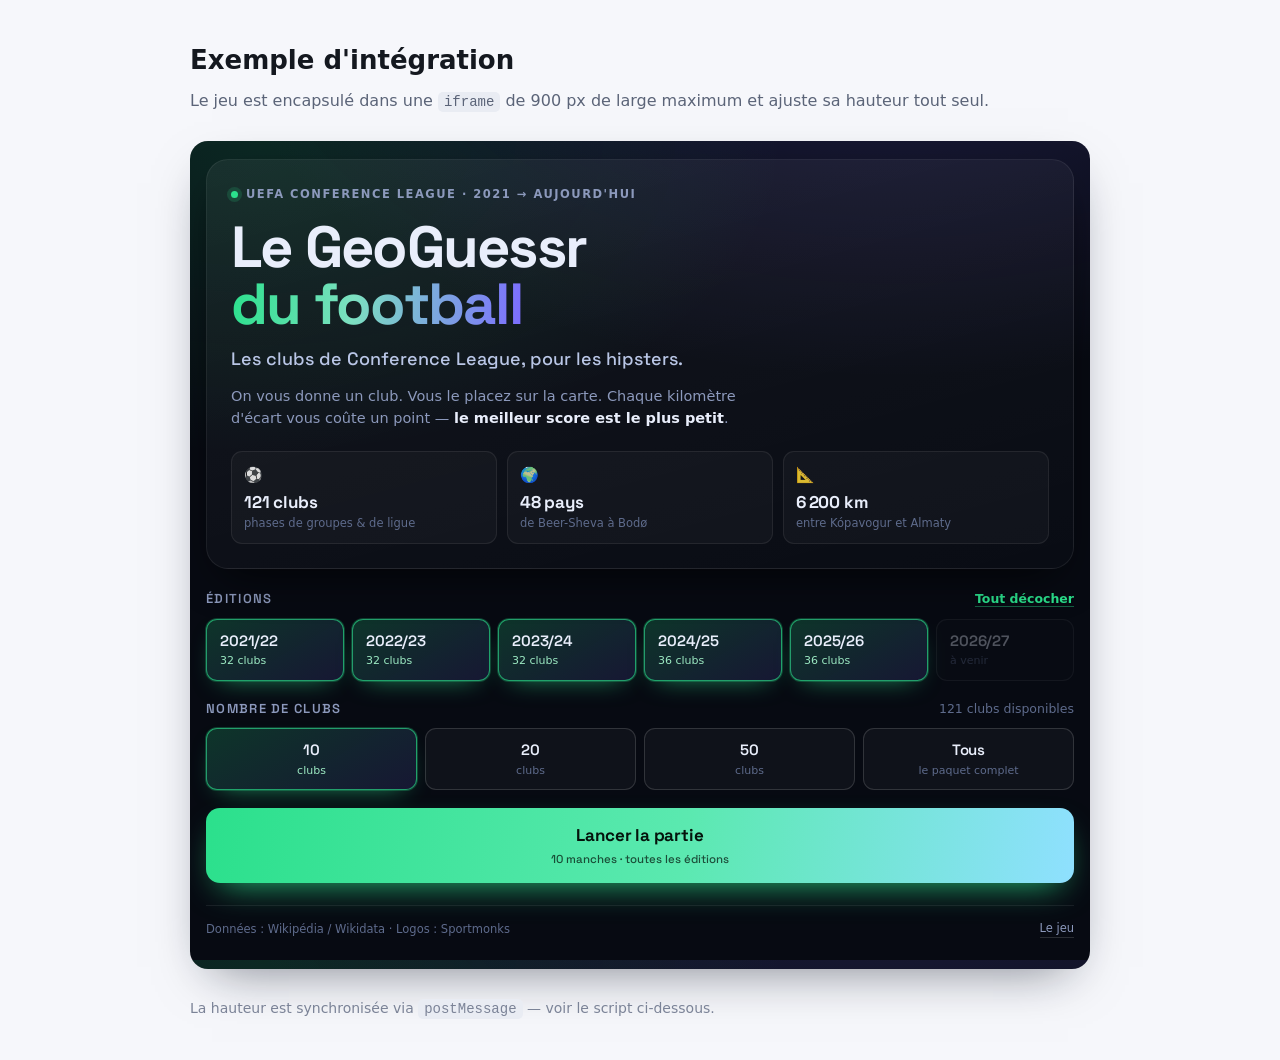
==== embed.html @ bbcc4163 "GeoConf — le GeoGuessr du football (Conference League) Jeu statique : un club de Conference League s" ====
<!doctype html>
<html lang="fr">
<head>
<meta charset="utf-8">
<meta name="viewport" content="width=device-width,initial-scale=1">
<title>GeoConf — exemple d'intégration</title>
<style>
  body{margin:0;padding:40px 20px;background:#f6f7fb;color:#14181f;
       font:16px/1.6 ui-sans-serif,system-ui,-apple-system,"Segoe UI",sans-serif}
  main{max-width:900px;margin:0 auto}
  h1{font-size:26px;margin:0 0 6px}
  p.sub{margin:0 0 28px;color:#5b6478}
  /* ─── le bloc à recopier dans votre page ─── */
  .geoconf-embed{max-width:900px;margin:0 auto}
  .geoconf-embed iframe{width:100%;height:900px;border:0;display:block;
    border-radius:18px;box-shadow:0 20px 50px -22px rgba(10,16,32,.55)}
  /* ───────────────────────────────────────── */
  code{background:#e9ecf3;padding:2px 6px;border-radius:5px;font-size:14px}
  footer{margin-top:28px;color:#7b8397;font-size:14px}
</style>
</head>
<body>
<main>
  <h1>Exemple d'intégration</h1>
  <p class="sub">Le jeu est encapsulé dans une <code>iframe</code> de 900&nbsp;px de large maximum et
     ajuste sa hauteur tout seul.</p>

  <div class="geoconf-embed">
    <iframe id="geoconf" src="index.html" title="GeoConf — le GeoGuessr du football"
            loading="lazy" allow="clipboard-write; web-share"></iframe>
  </div>

  <footer>La hauteur est synchronisée via <code>postMessage</code> — voir le script ci-dessous.</footer>
</main>

<script>
/* Redimensionnement automatique de l'iframe.
   Le jeu émet { type:'geoconf:height', height:<px> } à chaque changement d'écran. */
(function () {
  var frame = document.getElementById('geoconf');
  window.addEventListener('message', function (e) {
    if (!e.data || e.data.type !== 'geoconf:height') return;
    if (e.source !== frame.contentWindow) return;      // on n'écoute que notre iframe
    frame.style.height = Math.max(600, e.data.height + 8) + 'px';
  });
})();
</script>
</body>
</html>
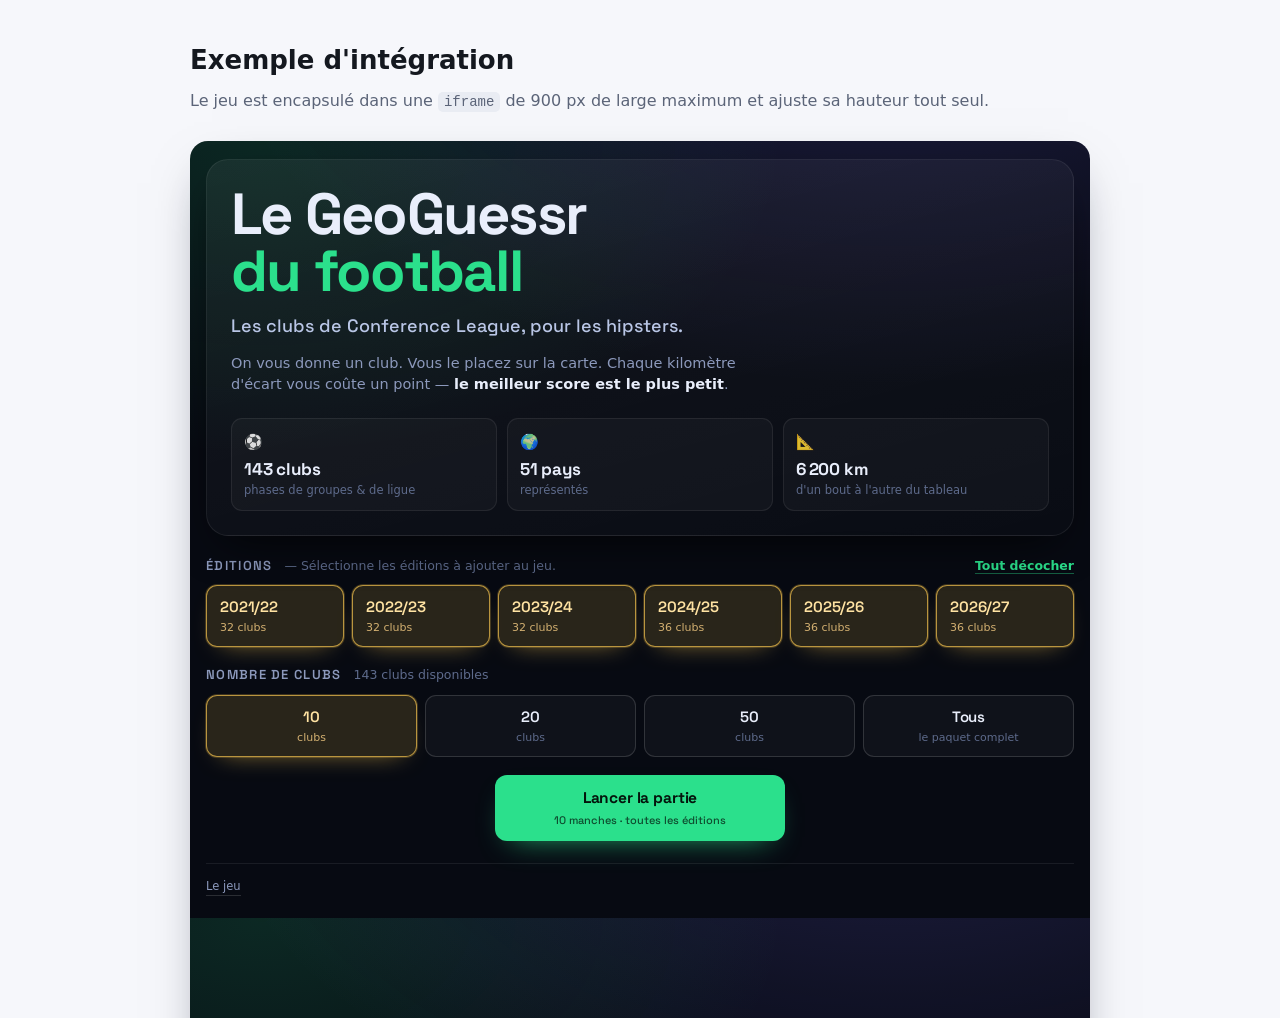
==== commit 7fc420ae: "Le partage pointe vers la page hôte, plus vers github.io Le paramètre ?share= marchait mais demandai" ====
--- a/embed.html
+++ b/embed.html
@@ -34,14 +34,22 @@
 </main>
 
 <script>
-/* Redimensionnement automatique de l'iframe.
-   Le jeu émet { type:'geoconf:height', height:<px> } à chaque changement d'écran. */
 (function () {
-  var frame = document.getElementById('geoconf');
-  window.addEventListener('message', function (e) {
-    if (!e.data || e.data.type !== 'geoconf:height') return;
-    if (e.source !== frame.contentWindow) return;      // on n'écoute que notre iframe
-    frame.style.height = Math.max(600, e.data.height + 8) + 'px';
+  var f = document.getElementById('geoconf');
+
+  // On annonce au jeu l'adresse de CETTE page : ses boutons de partage doivent
+  // renvoyer ici, pas vers github.io.
+  function annoncer() {
+    try { f.contentWindow.postMessage({ type: 'geoconf:parent', url: location.href }, '*'); } catch (e) {}
+  }
+  f.addEventListener('load', annoncer);
+  annoncer();
+
+  // Le jeu renvoie sa hauteur : l'accueil, une manche et l'écran final
+  // n'occupent pas la même place.
+  addEventListener('message', function (e) {
+    if (e.source !== f.contentWindow || !e.data) return;
+    if (e.data.type === 'geoconf:height') f.style.height = Math.max(600, e.data.height + 8) + 'px';
   });
 })();
 </script>
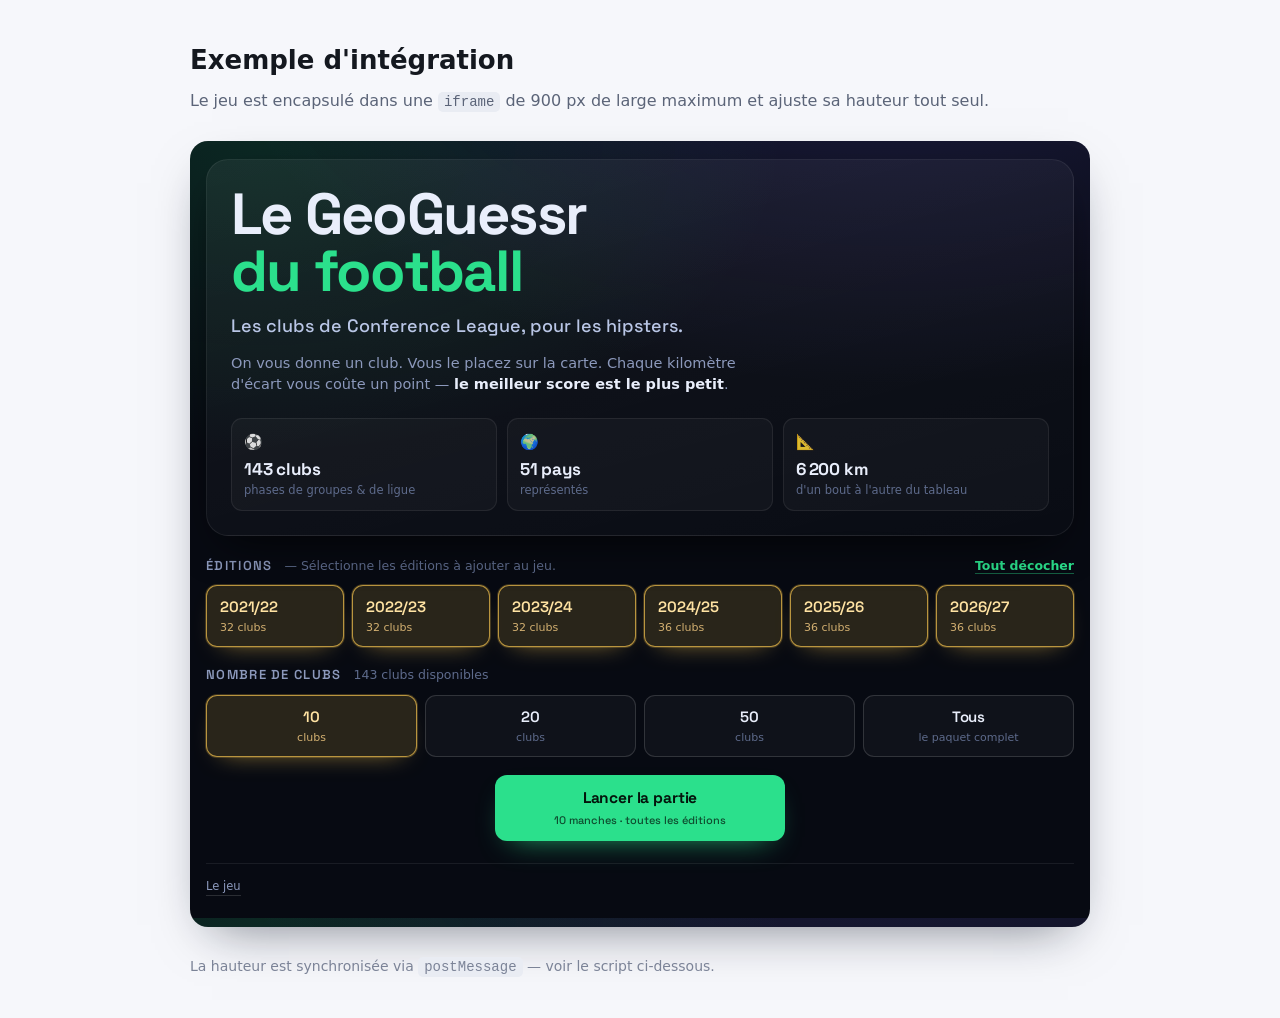
==== commit bf4e3e1e: "Durcit les échanges postMessage entre le jeu et la page hôte Côté page hôte - L'URL de la page n'est" ====
--- a/embed.html
+++ b/embed.html
@@ -36,20 +36,26 @@
 <script>
 (function () {
   var f = document.getElementById('geoconf');
+  // L'origine du jeu, déduite du src : rien à retoucher si l'adresse change.
+  var ORIGINE = new URL(f.src, location.href).origin;
 
-  // On annonce au jeu l'adresse de CETTE page : ses boutons de partage doivent
-  // renvoyer ici, pas vers github.io.
+  // On annonce au jeu l'adresse de CETTE page, pour que ses boutons de partage
+  // renvoient ici. Ciblé sur son origine : avec '*', l'URL partirait vers
+  // n'importe quel site ayant pris la place de l'iframe.
   function annoncer() {
-    try { f.contentWindow.postMessage({ type: 'geoconf:parent', url: location.href }, '*'); } catch (e) {}
+    try { f.contentWindow.postMessage({ type: 'geoconf:parent', url: location.href }, ORIGINE); } catch (e) {}
   }
-  f.addEventListener('load', annoncer);
-  annoncer();
+  f.addEventListener('load', annoncer); annoncer();
 
   // Le jeu renvoie sa hauteur : l'accueil, une manche et l'écran final
   // n'occupent pas la même place.
   addEventListener('message', function (e) {
-    if (e.source !== f.contentWindow || !e.data) return;
-    if (e.data.type === 'geoconf:height') f.style.height = Math.max(600, e.data.height + 8) + 'px';
+    if (e.origin !== ORIGINE) return;           // l'expéditeur doit être le jeu
+    if (e.source !== f.contentWindow) return;   // et cette iframe précisément
+    if (!e.data || e.data.type !== 'geoconf:height') return;
+    var h = Number(e.data.height);              // jamais la valeur brute
+    if (!isFinite(h) || !(h > 0)) return;       // null devient 0, pas une hauteur
+    f.style.height = Math.min(4000, Math.max(600, Math.round(h) + 8)) + 'px';
   });
 })();
 </script>
